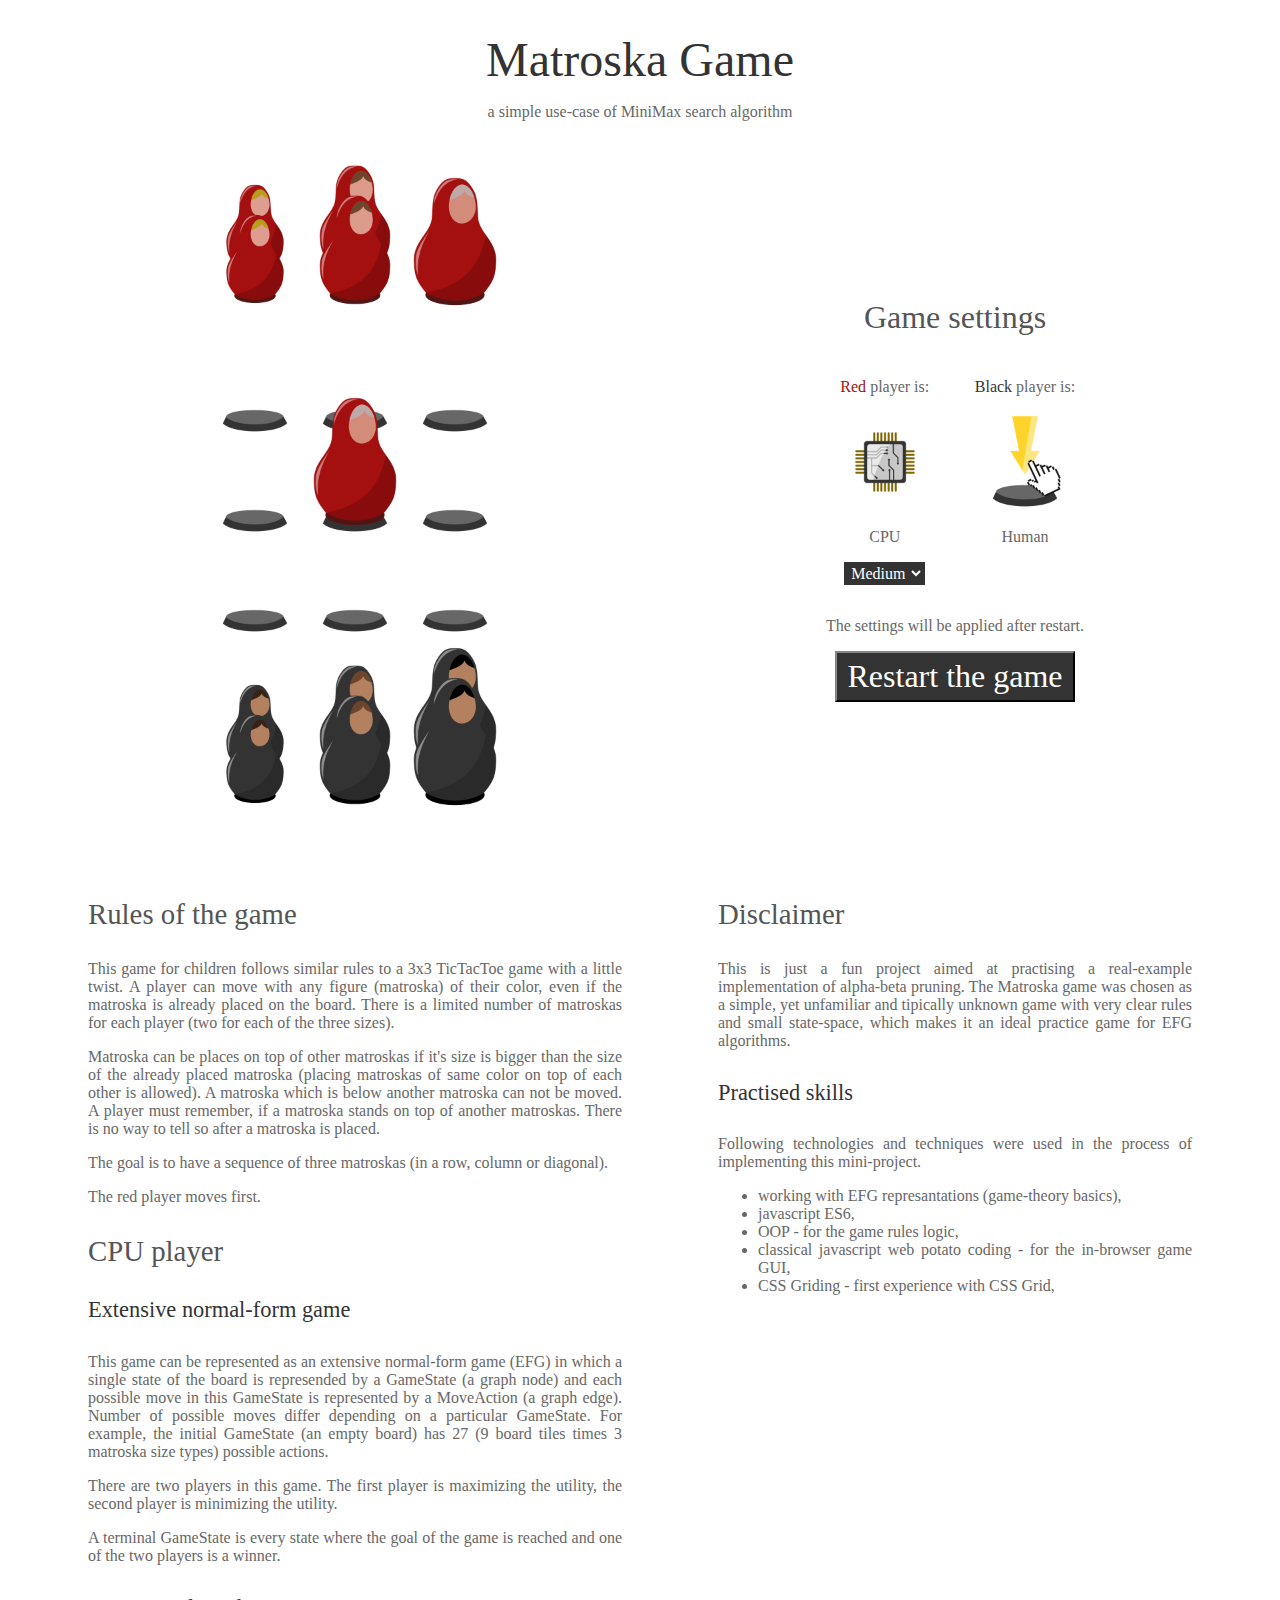
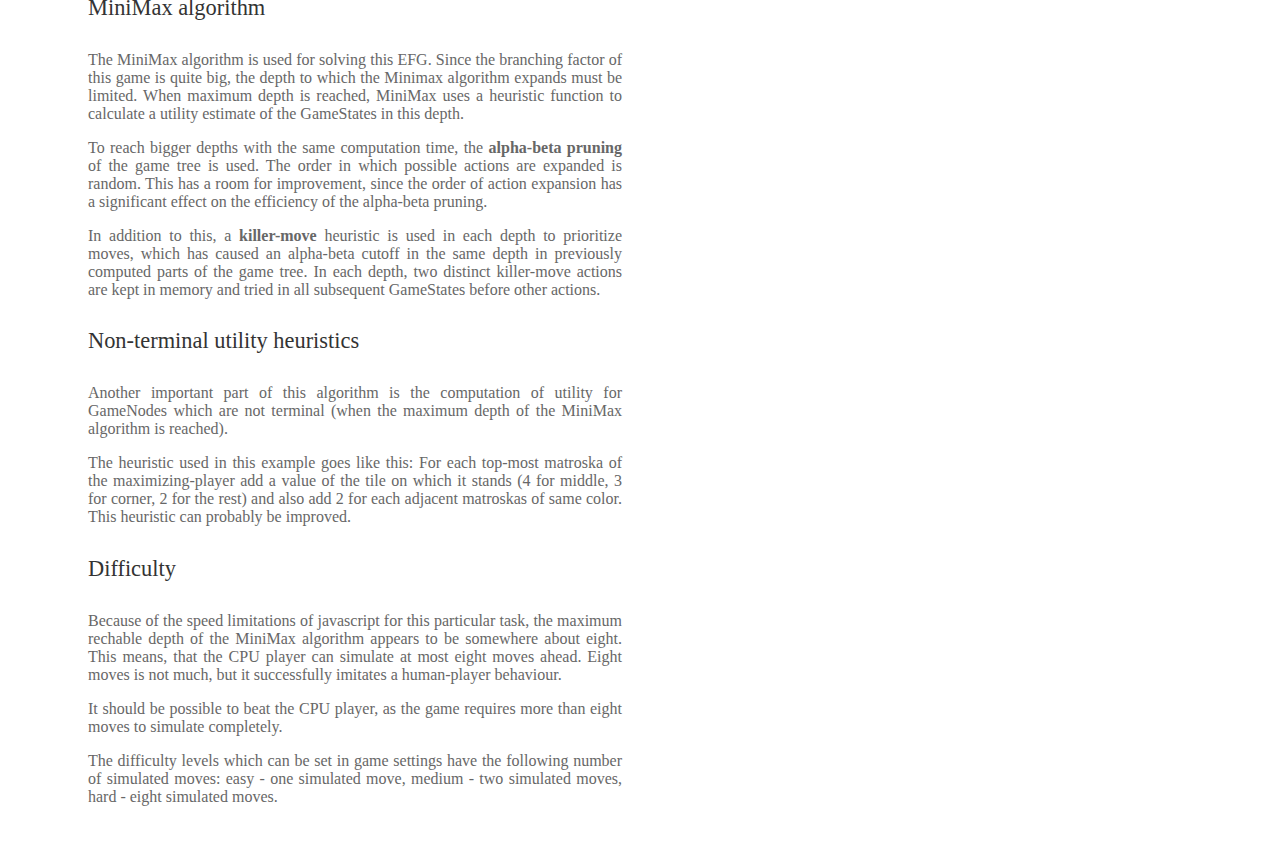
==== matroska/index.html @ 9fd2f7eb "Added matroska project" ====
<!DOCTYPE html>
<html lang="en">
<head>
    <meta charset="UTF-8">
    <meta name="viewport" content="width=device-width, initial-scale=1.0">
    <meta http-equiv="X-UA-Compatible" content="ie=edge">
    <link rel="stylesheet" href="./style.css" type="text/css">
    <link rel="icon" href="./icon.png" type="image/gif" sizes="64x64">
    <title>Matroska Game</title>
</head>
<body>

    <header>
        <h1>Matroska Game</h1>
        <p>a simple use-case of MiniMax search algorithm</p>
    </header>

    <div id="game">
        <div id="board">

            <div class="tile" style="left: 0px; top: 0px;"></div>
            <div class="tile" style="left: 100px; top: 0px;"></div>
            <div class="tile" style="left: 200px; top: 0px;"></div>
            <div class="tile" style="left: 0px; top: 100px;"></div>
            <div class="tile" style="left: 100px; top: 100px;"></div>
            <div class="tile" style="left: 200px; top: 100px;"></div>
            <div class="tile" style="left: 0px; top: 200px;"></div>
            <div class="tile" style="left: 100px; top: 200px;"></div>
            <div class="tile" style="left: 200px; top: 200px;"></div>
          
            <div class="figure team-max size-0" data-outside="true" data-x="0" data-y="0" data-team="max" data-size="0" style="left: 0px;">  <img src="./figure_red_small.png"></div>
            <div class="figure team-max size-0" data-outside="true" data-x="0" data-y="0" data-team="max" data-size="0" style="left: 0px;"> <img src="./figure_red_small.png"></div>
            <div class="figure team-max size-1" data-outside="true" data-x="0" data-y="0" data-team="max" data-size="1" style="left: 100px;"> <img src="./figure_red_medium.png"></div>
            <div class="figure team-max size-1" data-outside="true" data-x="0" data-y="0" data-team="max" data-size="1" style="left: 100px;"><img src="./figure_red_medium.png"></div>
            <div class="figure team-max size-2" data-outside="true" data-x="0" data-y="0" data-team="max" data-size="2" style="left: 200px;"><img src="./figure_red_large.png"></div>
            <div class="figure team-max size-2" data-outside="true" data-x="0" data-y="0" data-team="max" data-size="2" style="left: 200px;"><img src="./figure_red_large.png"></div>
            <div class="figure team-min size-0" data-outside="true" data-x="0" data-y="0" data-team="min" data-size="0" style="left: 0px;">  <img src="./figure_black_small.png"></div>
            <div class="figure team-min size-0" data-outside="true" data-x="0" data-y="0" data-team="min" data-size="0" style="left: 0px;"> <img src="./figure_black_small.png"></div>
            <div class="figure team-min size-1" data-outside="true" data-x="0" data-y="0" data-team="min" data-size="1" style="left: 100px;"> <img src="./figure_black_medium.png"></div>
            <div class="figure team-min size-1" data-outside="true" data-x="0" data-y="0" data-team="min" data-size="1" style="left: 100px;"><img src="./figure_black_medium.png"></div>
            <div class="figure team-min size-2" data-outside="true" data-x="0" data-y="0" data-team="min" data-size="2" style="left: 200px;"><img src="./figure_black_large.png"></div>
            <div class="figure team-min size-2" data-outside="true" data-x="0" data-y="0" data-team="min" data-size="2" style="left: 200px;"><img src="./figure_black_large.png"></div>
            
            <div class="selection" data-x="0" data-y="0" style="left: 0px; top: 0px;"></div>
            <div class="selection" data-x="1" data-y="0" style="left: 100px; top: 0px;"></div>
            <div class="selection" data-x="2" data-y="0" style="left: 200px; top: 0px;"></div>
            <div class="selection" data-x="0" data-y="1" style="left: 0px; top: 100px;"></div>
            <div class="selection" data-x="1" data-y="1" style="left: 100px; top: 100px;"></div>
            <div class="selection" data-x="2" data-y="1" style="left: 200px; top: 100px;"></div>
            <div class="selection" data-x="0" data-y="2" style="left: 0px; top: 200px;"></div>
            <div class="selection" data-x="1" data-y="2" style="left: 100px; top: 200px;"></div>
            <div class="selection" data-x="2" data-y="2" style="left: 200px; top: 200px;"></div>
        </div>

        <div id="win-screen">
            <img src="./figure_red_large.png" id="red-wins">
            <img src="./figure_black_large.png" id="black-wins">
            <h2>Has won the game.</h2>
        </div>
    </div>

    <div id="game-options">

        <h2>Game settings</h2>
        
        <div id="team-select">
            <div id="team-max" data-cpu="true">
                <p><span style="color: #a40f0f;">Red</span> player is:</p>
                <img src="./cpu.png" id="team-max-image">
                <p id="team-max-label">CPU</p>
                <select id="team-max-difficulty">
                    <option value="easy">Easy</option>
                    <option value="medium" selected="selected">Medium</option>
                    <option value="hard">Hard</option>
                </select>        
            </div>
            <div id="team-min" data-cpu="false">
                <p><span style="color: #333333;">Black</span> player is:</p>
                <img src="./human.png" id="team-min-image">
                <p id="team-min-label">Human</p>
                <select id="team-min-difficulty" style="opacity: 0;">
                    <option value="easy">Easy</option>
                    <option value="medium" selected="selected">Medium</option>
                    <option value="hard">Hard</option>
                </select>        
            </div>
        </div>

        <p>The settings will be applied after restart.</p>

        <button id="restart">Restart the game</button>
    </div>

    <article id="project">
        <h3>Rules of the game</h3>
        <p>
            This game for children follows similar rules to a 3x3 TicTacToe game with a little twist.
            A player can move with any figure (matroska) of their color, even if the matroska is already placed on the board.
            There is a limited number of matroskas for each player (two for each of the three sizes).
        </p>
        <p>
            Matroska can be places on top of other matroskas if it's size is bigger than the size of the already placed matroska (placing matroskas of same color on top of each other is allowed).
            A matroska which is below another matroska can not be moved.
            A player must remember, if a matroska stands on top of another matroskas. There is no way to tell so after a matroska is placed.
        </p>
        <p>
            The goal is to have a sequence of three matroskas (in a row, column or diagonal).
        </p>
        <p>
            The red player moves first.
        </p>

        <h3>CPU player</h3>

        <h4>Extensive normal-form game</h4>
        <p>
            This game can be represented as an extensive normal-form game (EFG) in which a single state of the board is represended by a GameState (a graph node) and each possible move in this GameState is represented by a MoveAction (a graph edge).
            Number of possible moves differ depending on a particular GameState. For example, the initial GameState (an empty board) has 27 (9 board tiles times 3 matroska size types) possible actions.
        </p>
        <p>
            There are two players in this game. The first player is maximizing the utility, the second player is minimizing the utility.
        </p>
        <p>
            A terminal GameState is every state where the goal of the game is reached and one of the two players is a winner.
        </p>

        <h4>MiniMax algorithm</h4>
        <p>
            The MiniMax algorithm is used for solving this EFG. Since the branching factor of this game is quite big, the depth to which the Minimax algorithm expands must be limited.
            When maximum depth is reached, MiniMax uses a heuristic function to calculate a utility estimate of the GameStates in this depth.
        </p>
        <p>
            To reach bigger depths with the same computation time, the <b>alpha-beta pruning</b> of the game tree is used.
            The order in which possible actions are expanded is random.
            This has a room for improvement, since the order of action expansion has a significant effect on the efficiency of the alpha-beta pruning.
        </p>
        <p>
            In addition to this, a <b>killer-move</b> heuristic is used in each depth to prioritize moves, which has caused an alpha-beta cutoff in the same depth in previously computed parts of the game tree.
            In each depth, two distinct killer-move actions are kept in memory and tried in all subsequent GameStates before other actions.
        </p>

        <h4>Non-terminal utility heuristics</h4>
        <p>
            Another important part of this algorithm is the computation of utility for GameNodes which are not terminal (when the maximum depth of the MiniMax algorithm is reached).
        </p>
        <p>
            The heuristic used in this example goes like this: For each top-most matroska of the maximizing-player add a value of the tile on which it stands (4 for middle, 3 for corner, 2 for the rest) and also add 2 for each adjacent matroskas of same color.
            This heuristic can probably be improved.
        </p>

        <h4>Difficulty</h4>
        <p>
            Because of the speed limitations of javascript for this particular task, the maximum rechable depth of the MiniMax algorithm appears to be somewhere about eight.
            This means, that the CPU player can simulate at most eight moves ahead.
            Eight moves is not much, but it successfully imitates a human-player behaviour.
        </p>
        <p>
            It should be possible to beat the CPU player, as the game requires more than eight moves to simulate completely.
        </p>
        <p>
            The difficulty levels which can be set in game settings have the following number of simulated moves: easy - one simulated move, medium - two simulated moves, hard - eight simulated moves.
        </p>

    </article>
    <article id="about">
        
        <h3>Disclaimer</h3>
        <p>
            This is just a fun project aimed at practising a real-example implementation of alpha-beta pruning.
            The Matroska game was chosen as a simple, yet unfamiliar and tipically unknown game with very clear rules and small state-space, which makes it an ideal practice game for EFG algorithms.
        </p>

        <h4>Practised skills</h4>
        <p>
            Following technologies and techniques were used in the process of implementing this mini-project.
        </p>
        <ul>
            <li>working with EFG represantations (game-theory basics),</li>
            <li>javascript ES6,</li>
            <li>OOP - for the game rules logic,</li>
            <li>classical javascript web potato coding - for the in-browser game GUI,</li>
            <li>CSS Griding - first experience with CSS Grid,</li>
        </ul>

    </article>

</body>

<script src="./game.js">
</script>
</html>
---- matroska/style.css ----
body {
    margin: auto;
    max-width: 1200px;
    display: grid;
    grid-template-areas:
    'header header'
    'game game-options'
    'project about';
}

/* typography */
h1 {
    font: 3em Georgia, serif;
    color: #333333;
}

h2 {
    font: 2em Georgia, serif;
    color: #555555;
}

h3 {
    font: 1.8em Georgia, serif;
    color: #555555;
}

h4 {
    font: 1.4em Georgia, serif;
    color: #333333;
}

p {
    font: 1em Georgia, serif;
    color: #676767;
    text-align: justify;
}

ul {
    font: 1em Georgia, serif;
    color: #676767;
    text-align: justify;
}

li {
    font: 1em Georgia, serif;
    color: #676767;
    text-align: justify;
}

div#game {
    position: relative;
    margin: auto;
    width: 300px;
    height: 500px;
    padding-top: 200px;
    grid-area: game;
}

div#board {
    width: 300px;
    height: 300px;
    position: relative;
    overflow: visible;
}

div#win-screen {
    position: absolute;
    padding-top: 70%;
    width: 100%;
    height: 100%;
    top: 0;
    background-color: rgba(255, 255, 255, 0.8);
    opacity: 0;
    transition: opacity 0.3s ease-in;
    z-index: -1;
}

#win-screen img {
    display: block;
    width: 100px;
    height: auto;
    margin: auto;
}

#win-screen h2 {
    text-align: center;
}

.tile {
    width: 100px;
    height: 100px;
    position: absolute;
    background-image: url("./tile.png");
    background-size: cover;
}

.selection {
    display: none;
    width: 100px;
    height: 100px;
    position: absolute;
    background-image: url("./move_here.png");
    background-size: cover;
    z-index: 500;
}

.selection.selectable {
    display: block;
    cursor: pointer;
}

.figure {
    width: 100px;
    height: 100px;
    position: absolute;
    top: 0px;
    left: 0px;
    transition: top 0.3s ease-out, left 0.3s ease-out;
    background-image: none;
    cursor: pointer;
}

.figure img {
    width: 100%;
    height: auto;
    position: absolute;
    bottom: 0px;
}

.team-max {
    top: -150px;
}
.team-max:nth-of-type(2n + 1) {
    top: -120px;
}

.team-min {
    top: 350px;
}
.team-min:nth-of-type(2n + 1) {
    top: 380px;
}

.size-0 {
    border-radius: 50%;
    z-index: 0;
}
.size-1 {
    border-radius: 25%;
    z-index: 1;
}
.size-2 {
    border-radius: 0%;
    z-index: 2;
}

/* Game options */

div#game-options {
    grid-area: game-options;
    text-align: center;
    align-self: center;
}

div#game-options p {
    text-align: center;
}

div#team-select {
    display: grid;
    grid-template-areas: 'red black';
    column-gap: 40px;
    margin-bottom: 2em;
    /* justify-items: center; */
}

div#team-select img {
    display: block;
    width: 100px;
    height: auto;
    cursor: pointer;
}

div#team-max {
    grid-area: red;
    justify-self: end;
    cursor: pointer;
}

div#team-min {
    grid-area: black;
    justify-self: start;
    cursor: pointer;
}

button#restart {
    font: 2em Georgia, serif;
    margin-top: 0em;
    color: white;
    padding: 5px 10px;
    background-color: #333333;
    border-color: #333333;
    cursor: pointer;
}

button#restart:hover {
    background-color: #ffffff;
    color: #333333;
}

select {
    font: 1em Georgia, serif;
    margin-top: 0em;
    color: white;
    padding: 1px 2px;
    background-color: #333333;
    border-color: #333333;
    cursor: pointer;
}





header {
    grid-area: header;
}

header h1 {
    font-size: 3em;
    text-align: center;
    margin-bottom: 0;
}

header p {
    text-align: center;
}

article {
    padding: 2em 3em 2em 3em;
}

article#project {
    grid-area: project;
}

article#about {
    grid-area: about;
}
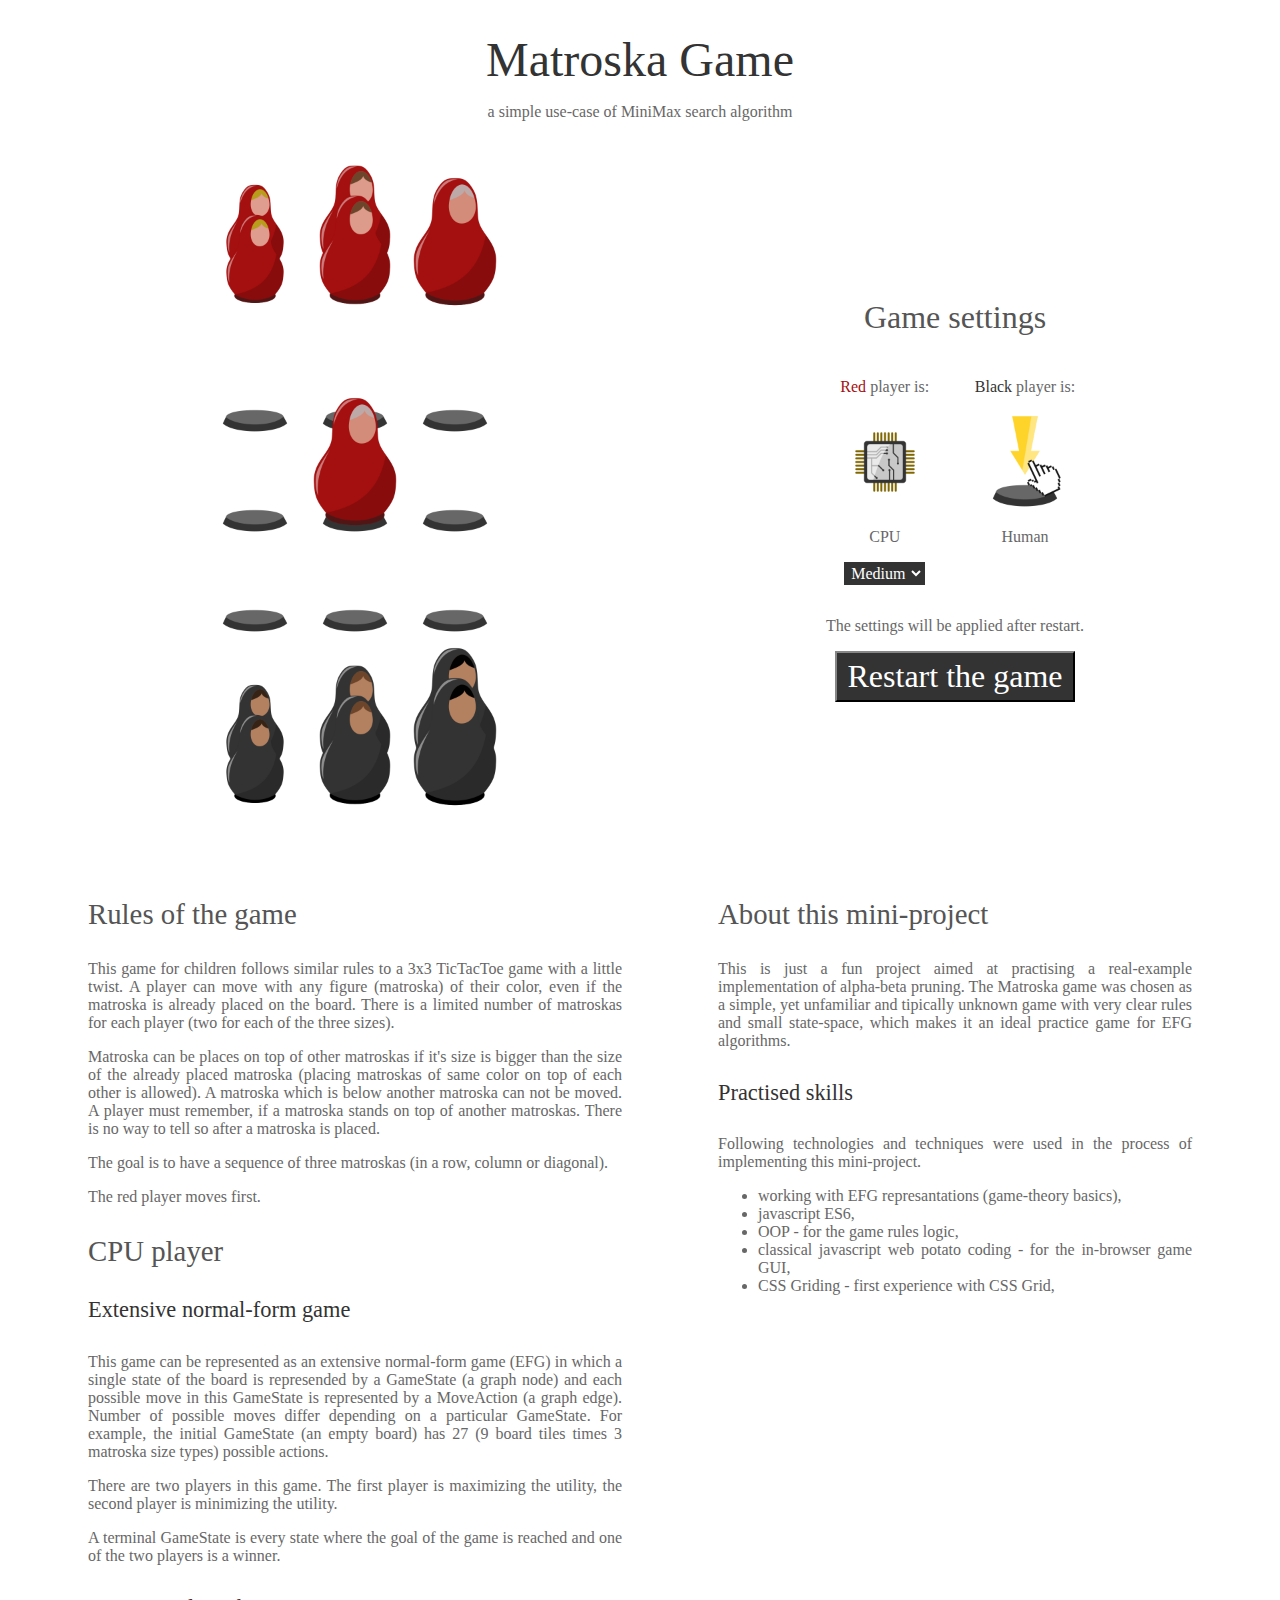
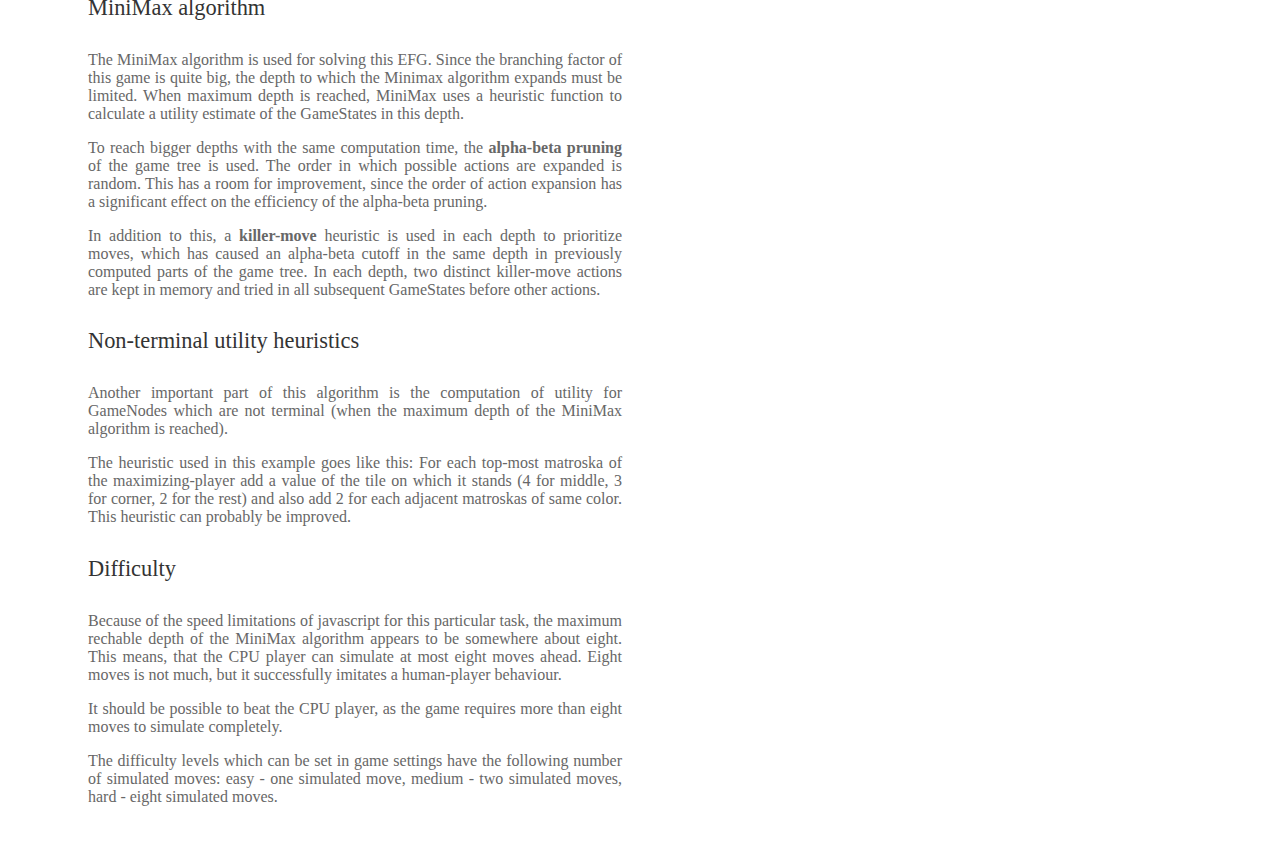
==== commit bc6fc3e6: "Updated the matroska web-site" ====
--- a/matroska/index.html
+++ b/matroska/index.html
@@ -164,7 +164,7 @@
     </article>
     <article id="about">
         
-        <h3>Disclaimer</h3>
+        <h3>About this mini-project</h3>
         <p>
             This is just a fun project aimed at practising a real-example implementation of alpha-beta pruning.
             The Matroska game was chosen as a simple, yet unfamiliar and tipically unknown game with very clear rules and small state-space, which makes it an ideal practice game for EFG algorithms.
@@ -188,4 +188,6 @@
 
 <script src="./game.js">
 </script>
+<script src="./interface.js">
+</script>
 </html>--- a/matroska/style.css
+++ b/matroska/style.css
@@ -2,11 +2,17 @@
     margin: auto;
     max-width: 1200px;
     display: grid;
+}
+
+body {
     grid-template-areas:
-    'header header'
-    'game game-options'
-    'project about';
-}
+    'header'
+    'game'
+    'game-options'
+    'project'
+    'about';
+}
+
 
 /* typography */
 h1 {
@@ -54,6 +60,7 @@
     height: 500px;
     padding-top: 200px;
     grid-area: game;
+    overflow: hidden;
 }
 
 div#board {
@@ -237,7 +244,7 @@
 }
 
 article {
-    padding: 2em 3em 2em 3em;
+    padding: 2em 1.5em 2em 1.5em;
 }
 
 article#project {
@@ -246,4 +253,19 @@
 
 article#about {
     grid-area: about;
+}
+
+
+
+@media only screen and (min-width: 768px) {
+    body {
+        grid-template-areas:
+        'header header'
+        'game game-options'
+        'project about';
+    }
+
+    article {
+        padding: 2em 3em 2em 3em;
+    }
 }